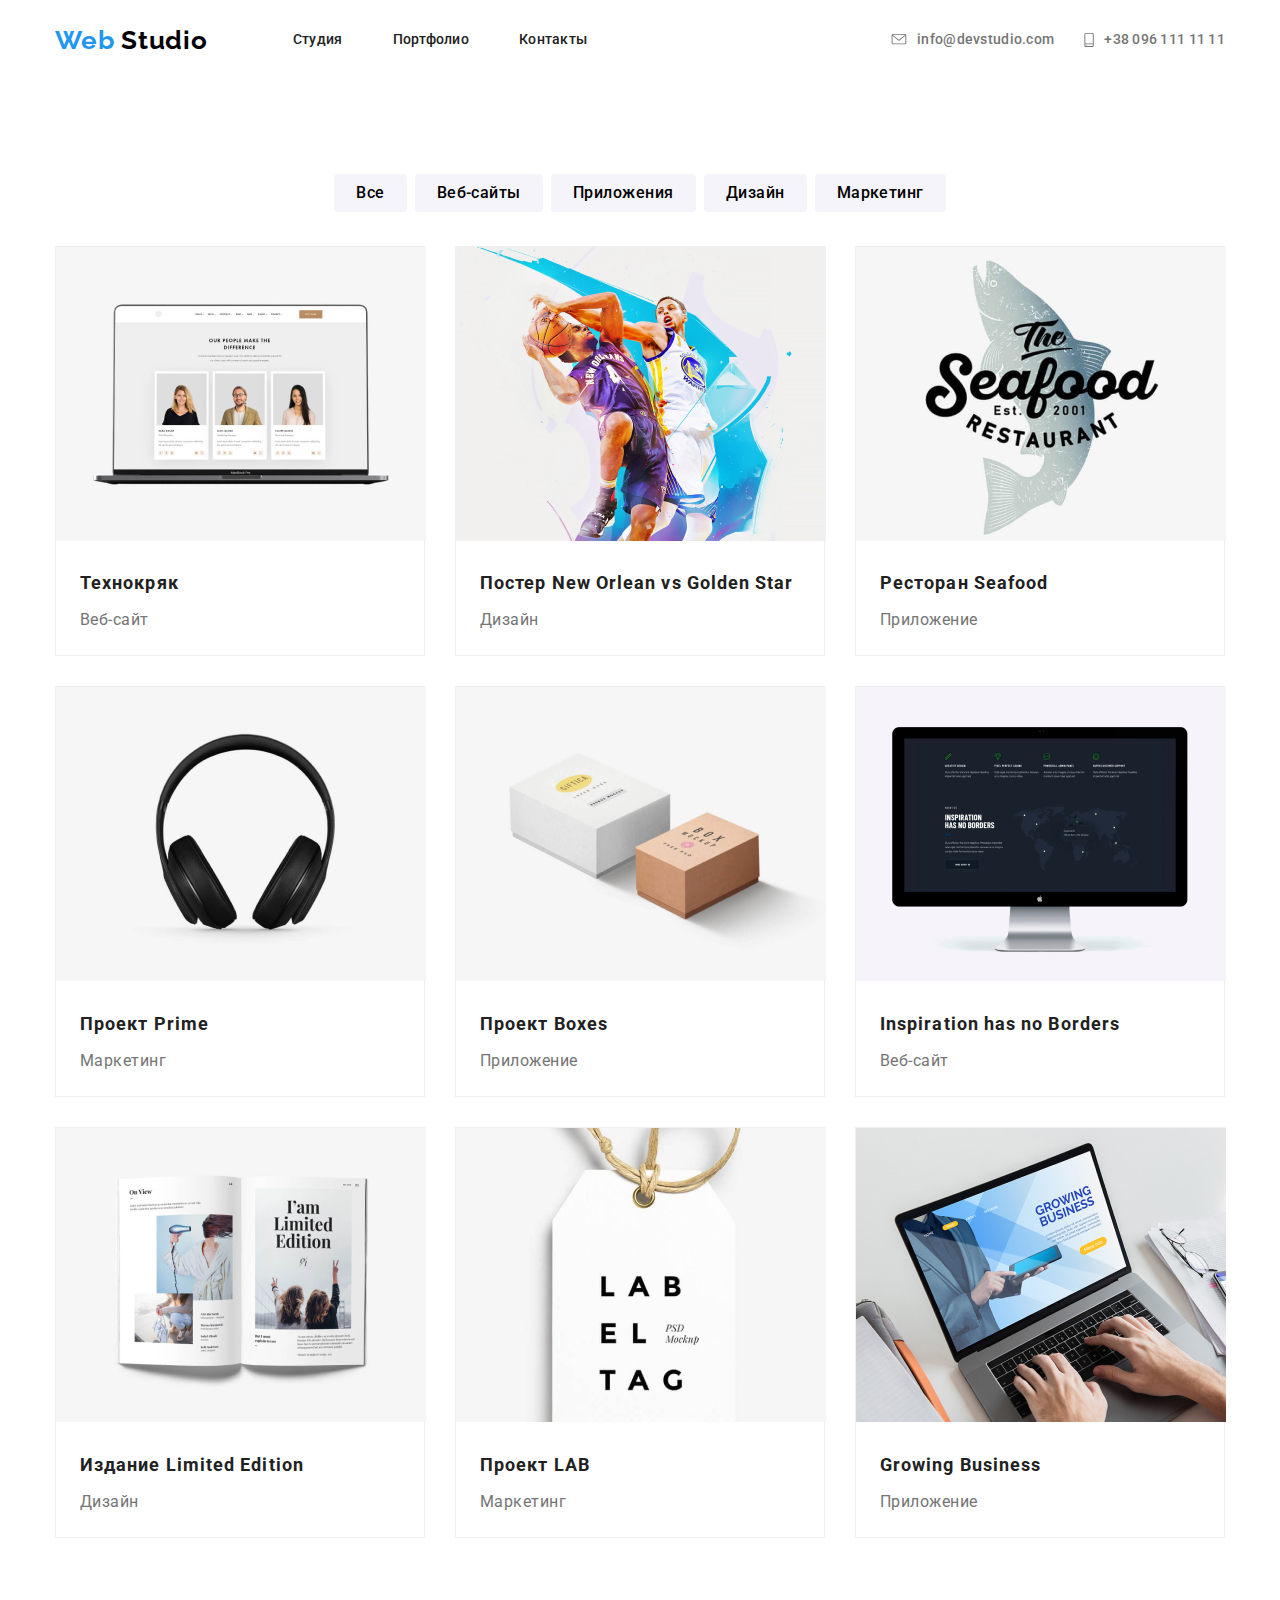
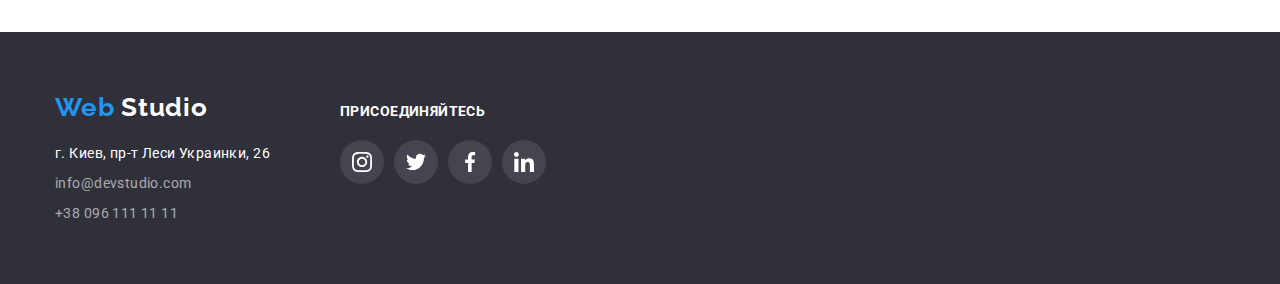
==== portfolio.html @ 0d8faf39 "Скопировала файлы с hw-4" ====
<!DOCTYPE html>
<html lang="ru">
<head>
    <meta charset="UTF-8">
    <meta name="viewport" content="width=device-width, initial-scale=1.0">
    <title>Портфолио</title>
    <link href="https://fonts.googleapis.com/css2?family=Raleway:wght@700&family=Roboto:wght@400;500;700;900&display=swap" rel="stylesheet">
    <link rel="stylesheet" href="./css/normalize.css">
    <link rel="stylesheet" href="./css/styles.css">
</head>
<body>
    <!-- ШАПКА САЙТА -->
    <header class="header">
        <div class="conteiner">
            <nav class="navigation">
                <a class="logo-header link" href="./index.html" aria-label="Логотип"><span class="logo-element">Web </span>Studio</a>
                <ul class="navigation-list list">
                    <li class="navigation-list-item">
                        <a class="navigation-list-link link" href="./index.html">Студия</a>
                    </li>
                    <li class="navigation-list-item">
                        <a class="navigation-list-link link" href="./portfolio.html">Портфолио</a>
                    </li>
                    <li class="navigation-list-item">
                        <a class="navigation-list-link link" href="">Контакты</a>
                    </li>
                </ul>
            </nav>
            
            <div class="header-contacts">
                <a class="header-mail-link link" href="mailto:info@devstudio.com">
                    <svg class="header-mail-link-svg" width="16px" height="11px">
                        <use href="./images/sprite.svg#icon-envelope"></use>
                    </svg>
                    info@devstudio.com
                </a>
                <a class="header-tel-link link" href="tel:+380961111111">
                    <svg class="header-tel-link-svg" width="10px" height="14px">
                        <use href="./images/sprite.svg#icon-smartphone"></use>
                    </svg>
                    +38 096 111 11 11</a>
            </div>
        </div>
    </header> 
    <main>
        <!--Примеры работ-->
        <section class="portfolio section">
            <div class="conteiner">
                <h1 hidden>Примеры работ</h1>
                <ul class="radio-btn-list list">
                    <li class="radio-btn-list-item">
                        <button type="button" class="radio-btn">Все</button>
                    </li>
                    <li class="radio-btn-list-item">
                        <button type="button" class="radio-btn">Веб-сайты</button>
                    </li>
                    <li class="radio-btn-list-item">
                        <button type="button" class="radio-btn">Приложения</button>
                    </li>
                    <li class="radio-btn-list-item">
                        <button type="button" class="radio-btn">Дизайн</button>
                    </li>
                    <li class="radio-btn-list-item">
                        <button type="button" class="radio-btn">Маркетинг</button>
                    </li>
                </ul>
                <ul class="portfolio-list list">
                    <li class="portfolio-list-item">
                        <a class="portfolio-list-item-link link" href="">
                            <img class="portfolio-list-item-img"src="./images/projects/1.jpg" alt="">
                           <div class="portfolio-card">
                                <h3 class="portfolio-list-item-title">Технокряк</h3>
                                <p class="portfolio-list-item-description">Веб-сайт</p>
                           </div>
                            <p hidden="">Технокряк это современная площадка распространения коронавируса. 
                                Компании используют эту платформу для цифрового шпионажа 
                                и атак на защищённые сервера конкурентов.</p>
                        </a>
                    </li>
                    <li class="portfolio-list-item">
                        <a class="portfolio-list-item-link link" href="">
                            <img class="portfolio-list-item-img" src="./images/projects/2.jpg" alt="">
                            <div class="portfolio-card">
                                <h3 class="portfolio-list-item-title">Постер New Orlean vs Golden Star</h3>
                                <p class="portfolio-list-item-description">Дизайн</p>
                            </div>
                            <p hidden=""></p>
                        </a>
                    </li>
                    <li class="portfolio-list-item">
                        <a class="portfolio-list-item-link link" href="">
                            <img class="portfolio-list-item-img" src="./images/projects/3.jpg" alt="">
                            <div class="portfolio-card">
                                <h3 class="portfolio-list-item-title">Ресторан Seafood</h3>
                                <p class="portfolio-list-item-description">Приложение</p>
                            </div>
                            <p hidden=""></p>
                        </a>
                    </li>
                    <li class="portfolio-list-item">
                        <a class="portfolio-list-item-link link" href="">
                            <img class="portfolio-list-item-img" src="./images/projects/4.jpg" alt="">
                           <div class="portfolio-card">
                            <h3 class="portfolio-list-item-title">Проект Prime</h3>
                            <p class="portfolio-list-item-description">Маркетинг</p>
                           </div>
                            <p hidden=""></p>
                        </a>
                    </li>
                    <li class="portfolio-list-item">
                        <a class="portfolio-list-item-link link" href="">
                            <img class="portfolio-list-item-img" src="./images/projects/5.jpg" alt="">
                           <div class="portfolio-card">
                            <h3 class="portfolio-list-item-title">Проект Boxes</h3>
                            <p class="portfolio-list-item-description">Приложение</p>
                           </div>
                            <p hidden=""></p>
                        </a>
                    </li>
                    <li class="portfolio-list-item">
                        <a class="portfolio-list-item-link link" href="">
                            <img class="portfolio-list-item-img" src="./images/projects/6.jpg" alt="">
                           <div class="portfolio-card">
                            <h3 class="portfolio-list-item-title">Inspiration has no Borders</h3>
                            <p class="portfolio-list-item-description">Веб-сайт</p>
                           </div>
                            <p hidden=""></p>
                        </a>
                    </li>
                    <li class="portfolio-list-item">
                        <a class="portfolio-list-item-link link" href="">
                            <img class="portfolio-list-item-img" src="./images/projects/7.jpg" alt="">
                            <div class="portfolio-card">
                                <h3 class="portfolio-list-item-title">Издание Limited Edition</h3>
                                <p class="portfolio-list-item-description">Дизайн</p>
                            </div>
                            <p hidden=""></p>
                        </a>
                    </li>
                    <li class="portfolio-list-item">
                        <a class="portfolio-list-item-link link" href="">
                            <img class="portfolio-list-item-img" src="./images/projects/8.jpg" alt="">
                            <div class="portfolio-card">
                                <h3 class="portfolio-list-item-title">Проект LAB</h3>
                                <p class="portfolio-list-item-description">Маркетинг</p>
                            </div>
                            <p hidden=""></p>
                        </a>
                    </li>
                    <li class="portfolio-list-item">
                        <a class="portfolio-list-item-link link" href="">
                            <img class="portfolio-list-item-img" src="./images/projects/9.jpg" alt="">
                            <div class="portfolio-card">
                                <h3 class="portfolio-list-item-title">Growing Business</h3>
                                <p class="portfolio-list-item-description">Приложение</p>
                            </div>
                            <p hidden=""></p>
                        </a>
                    </li>
                </ul>
            </div>
        </section>
            
    </main>
    <footer class="footer">
        <div class="conteiner">
            <div>
                <a class="logo-footer link" href="./index.html"><span class="logo-element">Web </span> Studio</a>
                <address class="address-section">
                    <p class="address-office">г. Киев, пр-т Леси Украинки, 26</p>
                    <a class="footer-mail-link link" href="mailto:info@devstudio.com">info@devstudio.com</a>
                    <a class="footer-tel-link link" href="tel:+380961111111">+38 096 111 11 11</a>
                </address>
            </div>
            <div class="subscribe-wrapper">
                <p class="subscribe-subtitle subtitle">присоединяйтесь</p>
                <ul class="subscribe-list list">
                    <li class="subscribe-list-item">
                        <a class="subscribe-list-item-link link" href=""  aria-label="иконка инстаграма">
                            <svg class="subscribe-list-item-link-svg">
                                <use class="" href="./images/sprite.svg#icon-instagram"></use>
                            </svg>
                        </a>
                    </li>
                    <li class="subscribe-list-item">
                        <a class="subscribe-list-item-link link" href=""  aria-label="иконка твиттер">
                           <svg class="subscribe-list-item-link-svg">
                                <use class="" href="./images/sprite.svg#icon-twitter"></use>
                            </svg> 
                        </a>
                    </li>
                    <li class="subscribe-list-item">
                        <a class="subscribe-list-item-link link" href=""  aria-label="иконка фейсбук">
                            <svg class="subscribe-list-item-link-svg">
                                <use class="" href="./images/sprite.svg#icon-facebook"></use>
                            </svg>
                        </a>
                    </li>
                    <li class="subscribe-list-item">
                        <a class="subscribe-list-item-link link" href=""  aria-label="иконка ликедин">
                            <svg class="subscribe-list-item-link-svg">
                                <use class="" href="./images/sprite.svg#icon-linkedin"></use>
                            </svg>
                        </a>
                    </li>
                </ul>
            </div>
        </div>

    </footer>
</body>
</html>
---- css/styles.css ----
:root {
--main-font:'Roboto', sans-serif;
--secondary-font:'Raleway', sans-serif;
--title-dark-theme-color: #ffffff;
--title-light-theme-color: #212121;
--text-description-color: #757575;
--accent-color: #2196F3;
}
html {
    box-sizing: border-box;
  }
  *,
  *::before,
  *::after {
    box-sizing: inherit;
    margin: 0;
    padding: 0;
  }

body {
    background-color: #ffffff;
    font-family: 'Roboto', sans-serif;
    font-size: 16px; 
    color: #757575;
}

.h1 {
    margin: 0;
}
.h2 {
    display: block;
}
.img {
    display: block;
  }

.link{
    text-decoration: none;
    display: block;
}
.list{
    list-style: none;
}
.conteiner {
    width: 1200px;
    padding-left: 15px;
    padding-right: 15px;
    margin-left: auto;
    margin-right: auto;
}
.section {
    padding-top: 94px;
    padding-bottom: 94px;
}
.title{
    font-weight: 700;
    font-size: 36px;
    line-height: 1.16;
    letter-spacing: 0.03em;
    margin-bottom: 50px;
    text-align: center;
    color: var(--title-light-theme-color)
}
/* Логотип */
.logo-header {
    margin-right: 85px;
}
.logo-header,
.logo-footer,
.logo-element{
    font-family: var(--secondary-font);
    font-weight: 700;
    font-size: 26px;
    line-height: 1.19;
    letter-spacing: 0.03em;
}

.logo-element {
    color: var(--accent-color);
}
.logo-header{
    color: #000000
}
/* Header */

.header .conteiner{
    display: flex;
    /* justify-content: space-between; */
    align-items: center;
}
.navigation {
    display: flex;
    align-items: center;
}
.navigation-list {
    display: flex;
}
.navigation-list-item:not(:last-child) {
    margin-right: 50px;
}
.header-mail-link {
    margin-right: 30px;
}
.header-contacts{
    display: flex;
    margin-left: auto;  
}
.navigation-list-link{
    padding-top: 32px;
    padding-bottom: 32px;
}
.navigation-list-link,
.header-mail-link ,
.header-tel-link {
    font-weight: 500;
    font-size: 14px;
    line-height: 1.14;
    letter-spacing: 0.02em;
    color: var(--title-light-theme-color);
}
.navigation-list-link:hover,
.navigation-list-link:focus,
.header-mail-link:hover,
.header-mail-link:focus,
.header-tel-link:hover,
.header-tel-link:focus
{
    color: var(--accent-color);
}

.header-mail-link,
.header-tel-link {
    display: flex;
    justify-content: center;
    align-items: center;
    color: var(--text-description-color);
}
 
.header-mail-link-svg, 
.header-tel-link-svg {
    margin-right: 10px;
    fill: currentcolor;  
 
}
/* Hero section */
.hero {
    max-width: 1600px;
    height: 600px;
    margin-left: auto;
    margin-right: auto;
    background-image: linear-gradient(
        to right,
        rgba(47, 48, 58, 0.8),
        rgba(47, 48, 58, 0.8)
        ),
        url("../images/hero/Header\ img.jpg");

    background-repeat: no-repeat;
    background-position: center;
    background-size: cover;
}
.hero {
    text-align: center;
    padding-top: 200px;
    padding-bottom: 280px;
    background-color: #2F303A;
}
.hero-title {
    margin-top: 0px;
    margin-bottom: 30px;
}
.hero-title{
font-weight: 900;
font-size: 44px;
line-height: 1.36;
letter-spacing: 0.06em;
text-transform: uppercase;
color: var(--title-dark-theme-color);
}
.modal-btn{
    font-family: var(--main-font)
    font-weight: 700;
    font-size: 16px;
    line-height: 1.9;
    letter-spacing: 0.06em;
    background-color:var(--accent-color);
    color:var(--title-dark-theme-color);
    border-style: none;
    box-shadow: 0px 4px 4px rgba(0, 0, 0, 0.15);
    border-radius: 4px;
    padding-top: 10px;
    padding-right: 32px;
    padding-bottom: 10px;
    padding-left: 32px;
    cursor: pointer;
}
/* Преимущества секция */
.advantages-list-item::before {
    content: "";
    display: block;
    height: 120px;
    background: #F5F4FA;
    border-radius: 4px;
    background-repeat: no-repeat;
    background-position: center;
    background-size: 70px;
    padding-top: 25px;
    padding-right: 100px;
    padding-bottom: 25px;
    padding-left: 100px;
}
.icon-antenna::before {
    background-image: url(../images/icon-advantsges/antenna.svg);
}
.icon-clock::before {
    background-image: url(../images/icon-advantsges/clock.svg);
}
.icon-diagram::before {
    background-image: url(../images/icon-advantsges/diagram.svg);
}
.icon-astronaut::before {
    background-image: url(../images/icon-advantsges/astronaut.svg);
}
.advantages .conteiner {
    display: flex;
}
.advantages-list{
    display: flex;
}
.advantages-list-item:not(:last-child){
    margin-right: 30px;
}
.advantages-subtitle {
    margin-top: 30px;
    margin-bottom: 10px;
}
.subtitle{
    font-weight: 700;
    font-size: 14px;
    line-height: 1.14;
    letter-spacing: 0.03em;
    text-transform: uppercase;
    color: var(--title-light-theme-color);
}
.discription{
    font-weight: 400;
    font-size: 14px;
    line-height: 1.7;
    letter-spacing: 0.03em;
    color: var(--text-description-color)
}
/* Услуги секция */
.services-subtitle {
    text-align: center;
    background-color: #757575;
}
.services-list {
    display: flex;
}
.services-list-item:not(:last-child) {
    margin-right: 30px;
}

.services-subtitle{
    color: var(--title-dark-theme-color);
}
/* Команда секция */
.team {
    background-color: #F5F4FA;
}
.team-list {
    display: flex;
}
.team-list-item:not(:last-child) {
    margin-right: 30px;
}
.team-list-item {
    background: #FFFFFF;
}

.team-list-item:hover {    
    box-shadow: 0px 2px 1px rgba(0, 0, 0, 0.2), 0px 1px 1px rgba(0, 0, 0, 0.14), 0px 1px 3px rgba(0, 0, 0, 0.12);
    border-radius: 0px 0px 4px 4px;
}
.crewman-list-item-img {
    margin-bottom: 30px;
}
.crewman-list-item-name{
    font-weight: 500;
    font-size: 16px;
    line-height: 1.19;
    text-align: center;
    letter-spacing: 0.03em;
    color: var(--title-light-theme-color);
    margin-bottom: 10px;
    }
.crewman-list-item-position{
    font-weight: 400;
    font-size: 16px;
    line-height: 1.19;
    text-align: center;
    letter-spacing: 0.03em;
    color: var(--text-description-color);
    margin-bottom: 16px;
}
.social-list {
    display: flex;
    justify-content: center;
    padding-right: 32px;
    padding-bottom: 24px;
    padding-left: 32px;
}
.social-list-item:not(:last-child) {
    margin-right: 10px;
}
.social-list-item-link {
    display: flex;
    width: 44px;
    height: 44px;
    border-radius: 50%;
    color: #AFB1B8;
    justify-content: center;
    align-items: center;
}
.social-list-item-link:hover{
    background-color: var(--accent-color);
    color: #FFFFFF;
}
.social-list-item-link-svg {
    fill: currentcolor;
    width: 20px;
    height: 20px;
}


/* Наши клиенты */
.our-client-list {
    display: flex;
    justify-content: space-between;
}
.our-client-list-item:not(:last-child) {
    margin-right: 30px;
}
     
.our-client-list-item-link {
    display: flex;
    justify-content: center;
    align-items: center;
    color: #AFB1B8;
    width: 170px;
    height: 90px;
    border: 1px solid #AFB1B8;
    border-radius: 4px;  
}
 .our-client-list-item-link-svg {
    fill: currentColor;
}
.our-client-list-item-link-svg:hover{
    
}
.our-client-list-item-link:hover {
    border-color: var(--accent-color);
    color: var(--accent-color);
}

/* Футер */
.footer {
    background-color: #2F303A;
}
.footer .conteiner {
    display: flex;
    align-items: baseline;

    padding-top: 60px;
    padding-bottom: 60px;
}
.subscribe-wrapper {
    margin-left: 70px;
}

.logo-footer{
    color: var(--title-dark-theme-color);
    margin-bottom: 20px;
}
.address-office{
    font-style: normal;
    font-weight: 400;
    font-size: 14px;
    line-height: 1.5;
    letter-spacing: 0.03em;
    color: var(--title-dark-theme-color);
    margin-bottom: 9px;
}
.footer-mail-link {
    margin-bottom: 9px;
}
.footer-mail-link,
.footer-tel-link{
    font-style: normal;
    font-weight: 400;
    font-size: 14px;
    line-height: 1.5;
    letter-spacing: 0.03em;
    color: rgba(255, 255, 255, 0.6);
}
.subscribe-subtitle{
    color: var(--title-dark-theme-color);
    margin-bottom: 20px;
}
.subscribe-list {
    display: flex;
}
.subscribe-list-item-link {
    display: flex;
    width: 44px;
    height: 44px;
    border-radius: 50%;
    color: #ffffff;
    background-color: rgba(255, 255, 255, 0.1);
    justify-content: center;
    align-items: center; 

}
.subscribe-list-item:not(:last-child) {
    margin-right: 10px;
}
.subscribe-list-item:hover{
    border-radius: 50%;
    background: #2196F3;
}    
.subscribe-list-item-link-svg {
    fill: currentcolor;
    width: 20px;
    height: 20px;
}
/* Страница " Портфолио" */


.radio-btn-list {
    display: flex;
    justify-content: center;
    margin-bottom: 34px;
}
.radio-btn-list-item:not(:last-child) {
    margin-right: 8px;
}
.radio-btn {
    background: #F5F4FA;
    border-radius: 4px;
    padding-top: 6px;
    padding-right: 22px;
    padding-bottom: 6px;
    padding-left: 22px;
}
.portfolio-list {
    display: flex;
    flex-wrap: wrap;
}
.portfolio-list-item {
    width: calc((100% - 60px) / 3);
}
.portfolio-list-item:not(:nth-child(3n)) {
    margin-right: 30px;
}
.portfolio-list-item:not(:nth-last-child(-n + 3)) {
    margin-bottom: 30px;    
}
.portfolio-list-item {
    background: #FFFFFF;
    border: 1px solid #EEEEEE;
    box-sizing: border-box;
}
.portfolio-list-item:hover {  
    box-shadow: 1px 4px 6px rgba(0, 0, 0, 0.16), 0px 4px 4px rgba(0, 0, 0, 0.06), 0px 1px 1px rgba(0, 0, 0, 0.12);
}
.radio-btn {
    font-weight: 500;
    font-size: 16px;
    line-height: 1.6;
    letter-spacing: 0.03em;
    border-style: none; 
}

.radio-btn:hover,
.radio-btn:focus 
{
    background-color: var(--accent-color);
    color: var(--title-dark-theme-color);
    box-shadow: 0px 2px 2px rgba(0, 0, 0, 0.12), 0px 1px 2px rgba(0, 0, 0, 0.08), 0px 3px 1px rgba(0, 0, 0, 0.1);
}

.portfolio-list-item-title{
    font-weight: 700;
    font-size: 18px;
    line-height: 2;
    margin-bottom: 4px;
    letter-spacing: 0.06em;
    color: var(--title-light-theme-color);
    
}
.portfolio-list-item-description{
    font-weight: normal;
    font-size: 16px;
    line-height: 1.9;
    letter-spacing: 0.03em;
    color: var(--text-description-color);
}
.portfolio-card {
    padding-top: 20px;
    padding-right: 24px;
    padding-bottom: 20px;
    padding-left: 24px;
}
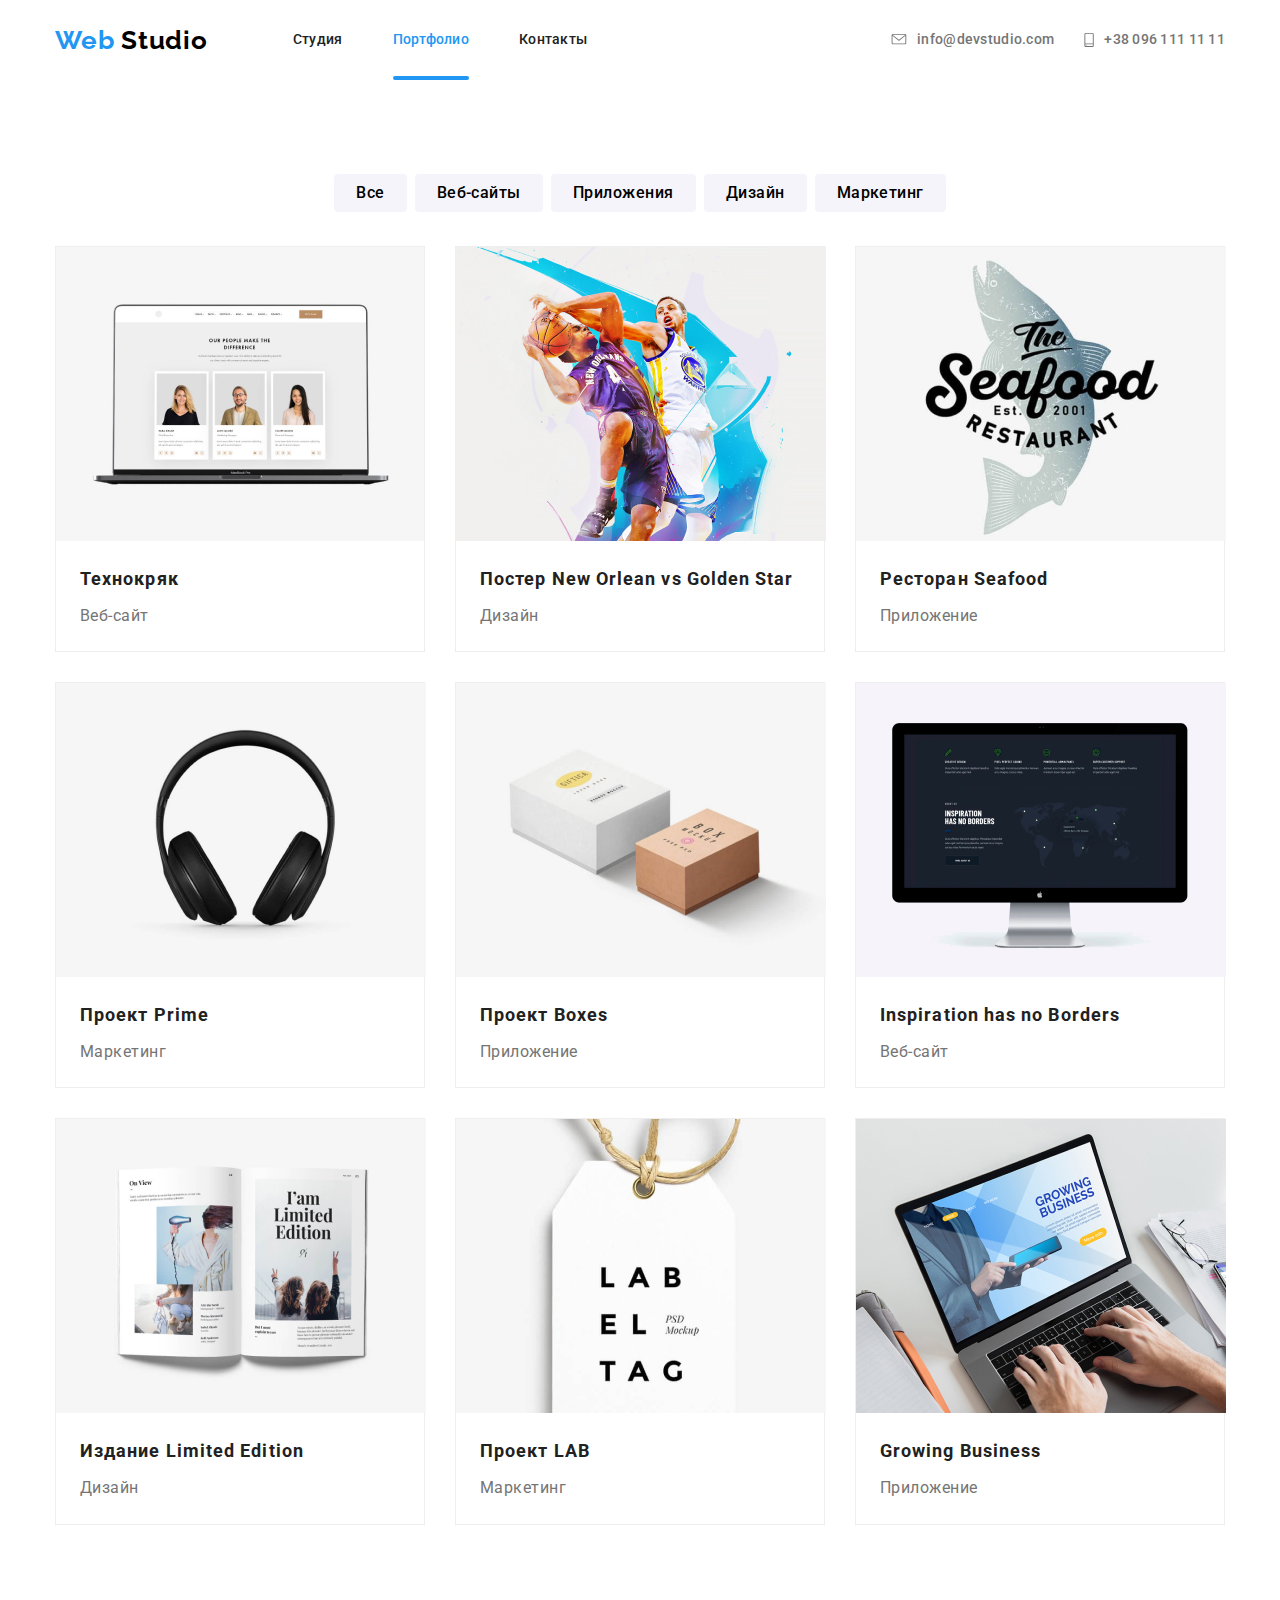
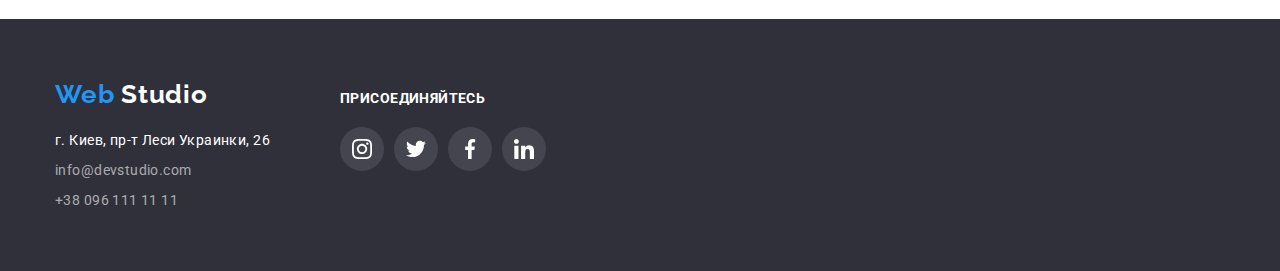
==== commit 3cde7841: "overlay portfolio" ====
--- a/portfolio.html
+++ b/portfolio.html
@@ -19,7 +19,7 @@
                         <a class="navigation-list-link link" href="./index.html">Студия</a>
                     </li>
                     <li class="navigation-list-item">
-                        <a class="navigation-list-link link" href="./portfolio.html">Портфолио</a>
+                        <a class="navigation-list-link current link" href="./portfolio.html">Портфолио</a>
                     </li>
                     <li class="navigation-list-item">
                         <a class="navigation-list-link link" href="">Контакты</a>
@@ -67,14 +67,20 @@
                 <ul class="portfolio-list list">
                     <li class="portfolio-list-item">
                         <a class="portfolio-list-item-link link" href="">
-                            <img class="portfolio-list-item-img"src="./images/projects/1.jpg" alt="">
-                           <div class="portfolio-card">
+                            <div class="portfolio-list-img-wrapper">
+                                <img class="portfolio-list-item-img"src="./images/projects/1.jpg" alt="">
+                                <div class="overlay">
+                                    <p class="overlay-discription">Технокряк это современная площадка распространения коронавируса. 
+                                        Компании используют эту платформу для цифрового шпионажа 
+                                        и атак на защищённые сервера конкурентов.
+                                    </p>
+                                </div>
+                            </div>
+                            <div class="portfolio-card">
                                 <h3 class="portfolio-list-item-title">Технокряк</h3>
                                 <p class="portfolio-list-item-description">Веб-сайт</p>
                            </div>
-                            <p hidden="">Технокряк это современная площадка распространения коронавируса. 
-                                Компании используют эту платформу для цифрового шпионажа 
-                                и атак на защищённые сервера конкурентов.</p>
+                           
                         </a>
                     </li>
                     <li class="portfolio-list-item">
--- a/css/styles.css
+++ b/css/styles.css
@@ -105,10 +105,7 @@
     display: flex;
     margin-left: auto;  
 }
-.navigation-list-link{
-    padding-top: 32px;
-    padding-bottom: 32px;
-}
+
 .navigation-list-link,
 .header-mail-link ,
 .header-tel-link {
@@ -118,7 +115,29 @@
     letter-spacing: 0.02em;
     color: var(--title-light-theme-color);
 }
-.navigation-list-link:hover,
+
+.navigation-list-link {
+    display: block;
+    position: relative;
+    padding-top: 32px;
+    padding-bottom: 32px;
+}
+.current::after {
+    content: "";
+    display: block;
+    position: absolute;
+    
+    left: 0;
+    bottom: 0;
+    width: 100%;
+    height: 4px;
+    border-radius: 2px;
+    background-color: var(--accent-color);
+}
+.current {
+    color: var(--accent-color);
+}
+.navigation-list-link:hover, 
 .navigation-list-link:focus,
 .header-mail-link:hover,
 .header-mail-link:focus,
@@ -126,8 +145,8 @@
 .header-tel-link:focus
 {
     color: var(--accent-color);
-}
-
+    transition: opasity 250ms cubic-bezier(0.4, 0, 0.2, 1);
+}
 .header-mail-link,
 .header-tel-link {
     display: flex;
@@ -194,6 +213,7 @@
     padding-left: 32px;
     cursor: pointer;
 }
+
 /* Преимущества секция */
 .advantages-list-item::before {
     content: "";
@@ -251,18 +271,36 @@
 }
 /* Услуги секция */
 .services-subtitle {
+    position: absolute;
+    bottom: 0px;
+    left: 0px;
+    right: 0px;
+    width: 100%;
+}
+.services-img {
+    display: block;
+} 
+.services-subtitle {
     text-align: center;
-    background-color: #757575;
+    background-color: rgba(47, 48, 58, 0.8);
+    padding-top: 27px;
+    padding-bottom: 27px;
+    color: var(--title-dark-theme-color);
 }
 .services-list {
     display: flex;
 }
+
+.services-list-item {
+    position: relative;
+}
+
 .services-list-item:not(:last-child) {
     margin-right: 30px;
 }
 
 .services-subtitle{
-    color: var(--title-dark-theme-color);
+   
 }
 /* Команда секция */
 .team {
@@ -321,10 +359,13 @@
     color: #AFB1B8;
     justify-content: center;
     align-items: center;
+
+    transition-property: color;
 }
 .social-list-item-link:hover{
     background-color: var(--accent-color);
     color: #FFFFFF;
+    transition-property: color 250ms cubic-bezier(0.4, 0, 0.2, 1);
 }
 .social-list-item-link-svg {
     fill: currentcolor;
@@ -355,12 +396,11 @@
  .our-client-list-item-link-svg {
     fill: currentColor;
 }
-.our-client-list-item-link-svg:hover{
-    
-}
 .our-client-list-item-link:hover {
     border-color: var(--accent-color);
     color: var(--accent-color);
+
+    transition: 250ms cubic-bezier(0.4, 0, 0.2, 1);
 }
 
 /* Футер */
@@ -419,6 +459,8 @@
     background-color: rgba(255, 255, 255, 0.1);
     justify-content: center;
     align-items: center; 
+
+    transition: all 250ms cubic-bezier(0.4, 0, 0.2, 1);
 
 }
 .subscribe-list-item:not(:last-child) {
@@ -470,7 +512,7 @@
     border: 1px solid #EEEEEE;
     box-sizing: border-box;
 }
-.portfolio-list-item:hover {  
+.portfolio-card:hover {  
     box-shadow: 1px 4px 6px rgba(0, 0, 0, 0.16), 0px 4px 4px rgba(0, 0, 0, 0.06), 0px 1px 1px rgba(0, 0, 0, 0.12);
 }
 .radio-btn {
@@ -488,7 +530,41 @@
     color: var(--title-dark-theme-color);
     box-shadow: 0px 2px 2px rgba(0, 0, 0, 0.12), 0px 1px 2px rgba(0, 0, 0, 0.08), 0px 3px 1px rgba(0, 0, 0, 0.1);
 }
-
+.portfolio-list-item-img {
+    display: block;
+}
+.portfolio-list-img-wrapper {
+    position: relative;
+    overflow: hidden;
+}
+.overlay {
+    position: absolute;
+    top: 0;
+    left: 0;
+    background-color: rgba(33, 150, 243, 0.9);
+    width: 100%;
+    height: 100%;
+    transform: translateY(100%);
+
+    transition: all 250ms cubic-bezier(0.4, 0, 0.2, 1);
+   
+}
+.overlay-discription {
+    font-style: normal;
+    font-weight: 400;
+    font-size: 18px;
+    line-height: 1.5;
+    letter-spacing: 0.03em;
+    color: #FFFFFF;
+    padding-top: 63px;
+    padding-right: 24px;
+    padding-bottom: 63px;
+    padding-left: 24px;
+
+}
+.portfolio-list-item:hover .overlay {
+    transform: translateY(0%);
+}
 .portfolio-list-item-title{
     font-weight: 700;
     font-size: 18px;
